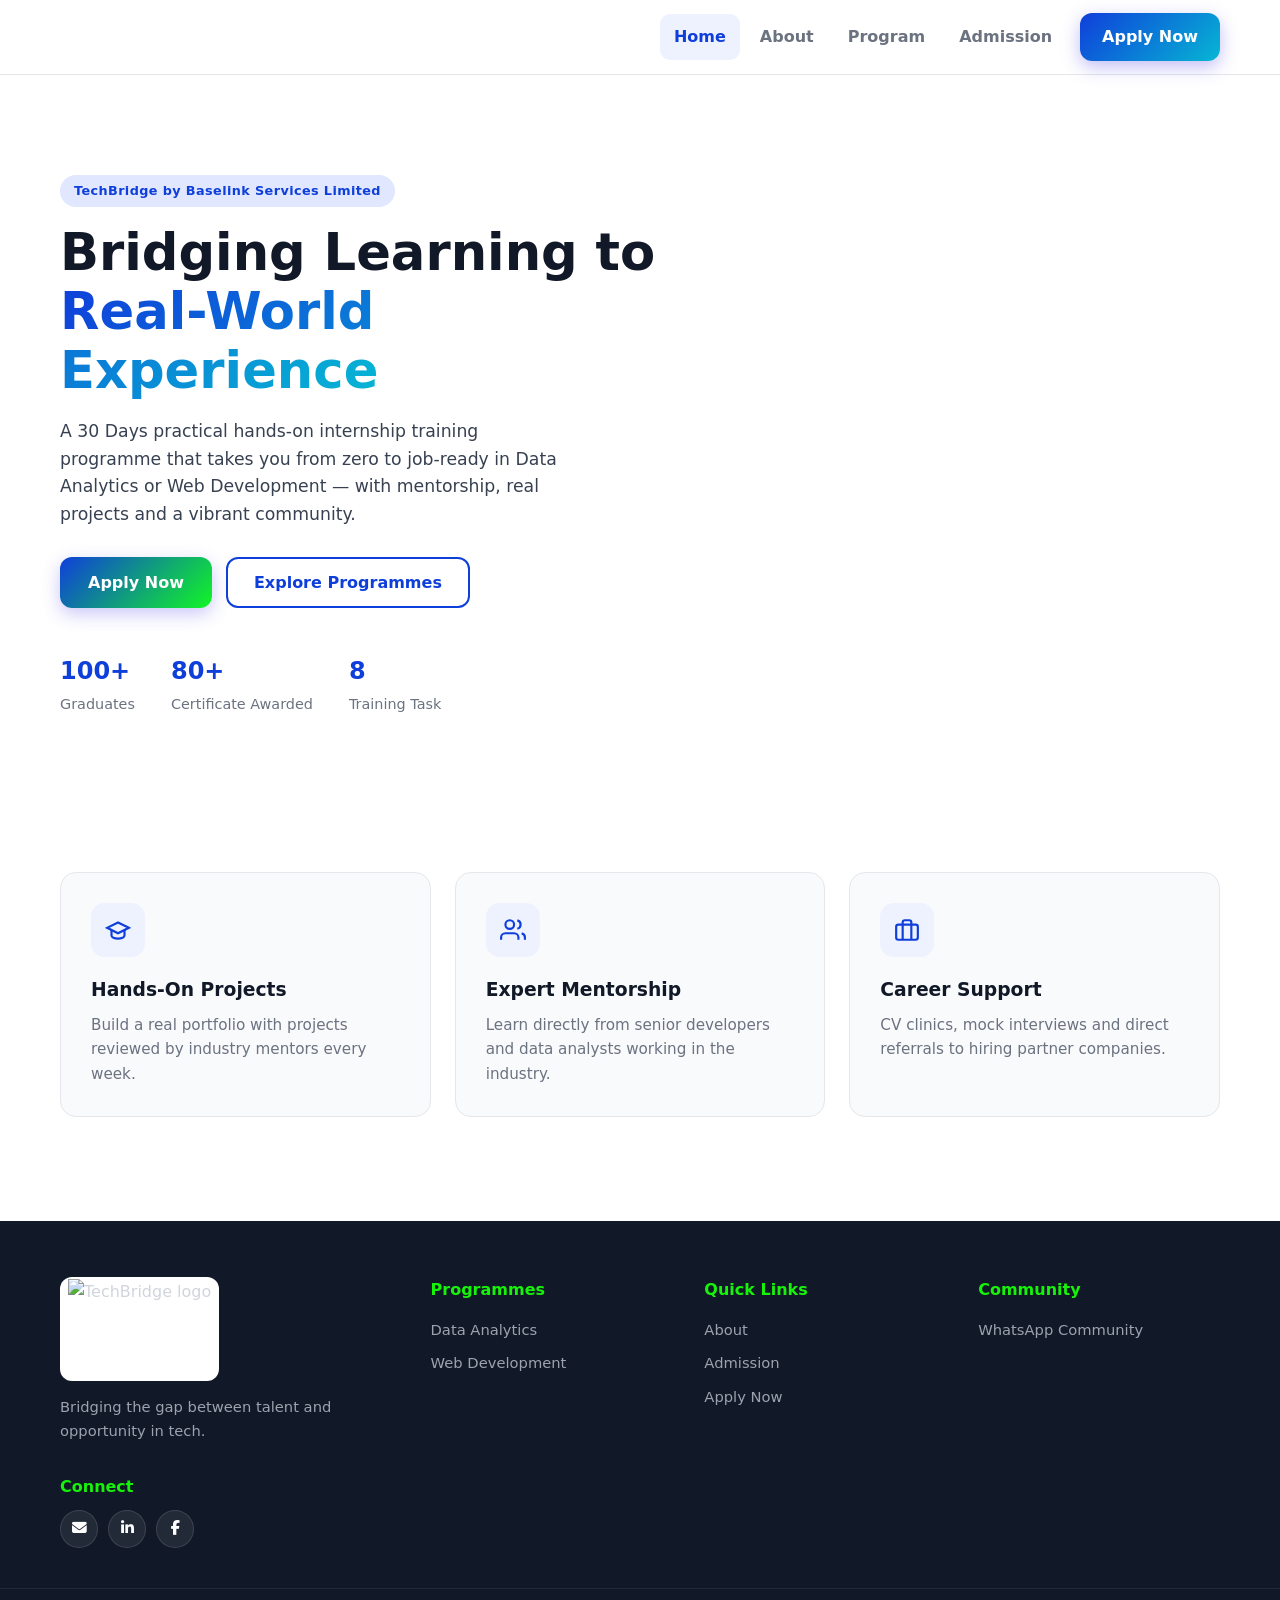
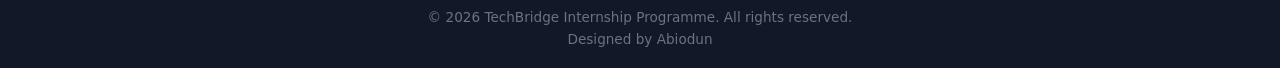
==== index.html @ 8b49aae0 "Add files via upload" ====
<!DOCTYPE html>
<html lang="en">
<head>
<meta charset="UTF-8">
<meta name="viewport" content="width=device-width, initial-scale=1.0">
<title>TechBridge Services — 30DAYS INTERNSHIP TRAINING</title>
<link rel="icon" type="image/png" href="img/logo.png">  <link rel="stylesheet" href="https://cdnjs.cloudflare.com/ajax/libs/font-awesome/6.5.2/css/all.min.css"><link rel="stylesheet" href="styles.css">
<base target="_blank">
<base target="_blank">
</head>
<body>

<!-- ================= NAVBAR ================= -->
<header class="navbar" id="navbar">
  <div class="container nav-inner">
    <a href="#home" class="brand" data-page="home">
      <img src="img/logo.png" alt="TechBridge logo" class="brand-logo">
    </a>

    <nav class="nav-links" id="navLinks">
      <a href="#home" class="nav-link active" data-page="home">Home</a>
      <a href="#about" class="nav-link" data-page="about">About</a>

      <!-- Program with dropdown -->
      <div class="dropdown" id="programDropdown">
        <a href="#program" class="nav-link drop-toggle" data-page="program">
          Program
        </a>
        <div class="dropdown-menu">
          <a href="#program/data-analytics" data-page="program" data-program="data-analytics">
           Data Analytics
          </a>
          <a href="#program/web-development" data-page="program" data-program="web-development">
            Web Development
          </a>
        </div>
      </div>

      <a href="#admission" class="nav-link" data-page="admission">Admission</a>
      <a href="#apply" class="btn-apply" data-page="apply">Apply Now</a>
    </nav>

    <button class="hamburger" id="hamburger" aria-label="Menu">
      <span></span><span></span><span></span>
    </button>
  </div>
</header>

<main>

<!-- ================= HOME ================= -->
<section class="page active" id="page-home">
  <div class="hero">
    <div class="container hero-grid">
      <div class="hero-text">
        <span class="badge">TechBridge by Baselink Services Limited</span>
        <h1>Bridging Learning to <br><span class="grad">Real-World Experience</span></h1>
        <p>A 30 Days practical hands-on internship training programme that takes you from zero to job-ready in Data Analytics or Web Development — with mentorship, real projects and a vibrant community.</p>
        <div class="hero-cta">
          <a href="#apply" class="btn-primary" data-page="apply">Apply Now</a>
          <a href="#program" class="btn-ghost" data-page="program">Explore Programmes</a>
        </div>
        <div class="hero-stats">
          <div><strong>100+</strong><span>Graduates</span></div>
          <div><strong>80+</strong><span>Certificate Awarded</span></div>
          <div><strong>8</strong><span>Training Task</span></div>
        </div>
      </div>
    </div>
  </div>

  <div class="container features">
    <div class="feature-card">
      <div class="f-icon"><svg width="26" height="26" viewBox="0 0 24 24" fill="none" stroke="currentColor" stroke-width="2"><path d="M22 10L12 5 2 10l10 5 10-5z"/><path d="M6 12v5c0 1.7 2.7 3 6 3s6-1.3 6-3v-5"/></svg></div>
      <h3>Hands-On Projects</h3>
      <p>Build a real portfolio with projects reviewed by industry mentors every week.</p>
    </div>
    <div class="feature-card">
      <div class="f-icon"><svg width="26" height="26" viewBox="0 0 24 24" fill="none" stroke="currentColor" stroke-width="2"><path d="M17 21v-2a4 4 0 00-4-4H5a4 4 0 00-4 4v2"/><circle cx="9" cy="7" r="4"/><path d="M23 21v-2a4 4 0 00-3-3.87M16 3.13a4 4 0 010 7.75"/></svg></div>
      <h3>Expert Mentorship</h3>
      <p>Learn directly from senior developers and data analysts working in the industry.</p>
    </div>
    <div class="feature-card">
      <div class="f-icon"><svg width="26" height="26" viewBox="0 0 24 24" fill="none" stroke="currentColor" stroke-width="2"><rect x="2" y="7" width="20" height="14" rx="2"/><path d="M16 21V5a2 2 0 00-2-2h-4a2 2 0 00-2 2v16"/></svg></div>
      <h3>Career Support</h3>
      <p>CV clinics, mock interviews and direct referrals to hiring partner companies.</p>
    </div>
  </div>
</section>

<!-- ================= ABOUT ================= -->
<section class="page" id="page-about">
  <div class="container section-pad">
    <div class="about-grid">
      <div class="about-img">
        <img src="img/hero-interns.png" alt="TechBridge training session">
      </div>
      <div>
        <span class="badge">About TechBridge</span>
        <h2>Bridging the gap between talent and opportunity</h2>
        <p>TechBridge is a tech internship training initiative designed to equip young graduates and career-switchers with in-demand digital skills. We combine structured curricula, live classes, practical assignments and community learning to turn beginners into employable tech professionals.</p>
        <p>Our mission is simple: <strong>no one should be left behind in the digital economy.</strong> Whether you dream of analysing data that drives business decisions or building websites used by thousands, TechBridge gives you the bridge to get there.</p>
      
        
        <ul class="check-list">
        <span class="badge">Benefits in TechBridge</span>
          <li>30Days intensive, internship-style training</li>
          <li>Choose between Data Analytics and Web Development</li>
          <li>Certification plus Recommendation letter on completion</li>
          <li>Lifetime access to the TechBridge alumni community</li>
          <li>Fast job alert from the techbridge job board</li>
        </ul>
      </div>
    </div>
  </div>
</section>

<!-- ================= PROGRAM DETAIL ================= -->
<section class="page" id="page-program">
  <div class="container section-pad">
    <div class="program-tabs">
      <button class="tab-btn" data-prog-tab="data-analytics">Data Analytics</button>
      <button class="tab-btn" data-prog-tab="web-development">Web Development</button>
    </div>

    <div class="program-start-grid" aria-label="Start a training track">
      <a class="program-start-card" href="Program.html#data-analytics">
        <span class="start-tag">Data Analytics</span>
        <h3>Start Now</h3>
        <p>Unlock 8 practical analytics tasks and track your 30-day training journey.</p>
        <span class="start-action">Enter access code <span aria-hidden="true">&rarr;</span></span>
      </a>
      <a class="program-start-card" href="Program.html#web-development">
        <span class="start-tag">Web Development</span>
        <h3>Start Now</h3>
        <p>Unlock 8 hands-on development tasks and monitor your progress over 30 days.</p>
        <span class="start-action">Enter access code <span aria-hidden="true">&rarr;</span></span>
      </a>
    </div>

    <div id="programContent"><!-- rendered by JS --></div>
  </div>
</section>

<!-- ================= ADMISSION ================= -->
<section class="page" id="page-admission">
  <div class="container section-pad">
    <div class="section-head">
      <span class="badge">Admissions</span>
      <h2>How to Get Admitted</h2>
      <p>Four simple steps stand between you and your TechBridge seat.</p>
    </div>
    <div class="steps">
      <div class="step">
        <div class="step-num">1</div>
        <h3>Choose a Programme</h3>
        <p>Review the Data Analytics and Web Development tracks and pick the one that fits your goals.</p>
      </div>
      <div class="step">
        <div class="step-num">2</div>
        <h3>Apply Online</h3>
        <p>Download the application form on the Apply Now page, complete it and submit before the deadline.</p>
      </div>
      <div class="step">
        <div class="step-num">3</div>
        <h3>Join the Community</h3>
        <p>Joining the TechBridge WhatsApp Community is mandatory — assessments and updates are announced there.</p>
      </div>
      <div class="step">
        <div class="step-num">4</div>
        <h3>Assessment &amp; Onboarding</h3>
        <p>Shortlisted candidates complete a short aptitude assessment, then receive onboarding details.</p>
      </div>
    </div>
    <div class="cta-band">
      <div>
        <h3>Ready to start your journey?</h3>
        <p>Applications for the 2026/2027 cohort close soon.</p>
      </div>
      <a href="#apply" class="btn-primary" data-page="apply">Apply Now</a>
    </div>
  </div>
</section>

<!-- ================= APPLY NOW ================= -->
<section class="page" id="page-apply">
  <div class="container section-pad">
    <div class="section-head">
      <span class="badge">Apply Now</span>
      <h2>Application &amp; Submission</h2>
      <p>Follow the three steps below to complete your application.</p>
    </div>

    <div class="apply-grid">
      <!-- Step 1: Download form -->
      <div class="apply-card">
        <div class="apply-step-tag">Step 1</div>
        <div class="f-icon"><svg width="26" height="26" viewBox="0 0 24 24" fill="none" stroke="currentColor" stroke-width="2"><path d="M21 15v4a2 2 0 01-2 2H5a2 2 0 01-2-2v-4"/><path d="M7 10l5 5 5-5"/><path d="M12 15V3"/></svg></div>
        <h3>Download Application Form</h3>
        <p>Get the official TechBridge application form (PDF). Fill in all sections clearly.</p>
        <a href="https://docs.google.com/forms/u/0/d/e/1FAIpQLScoEhKAAUHw0lB2lzI5oT4x_VPQNSY2XE8Hv71q0XZ7IS_3bA/closedform" download class="btn-primary btn-block">
          Download Application Form
        </a>
      </div>

      <!-- Step 2: Mandatory WhatsApp -->
      <div class="apply-card highlight">
        <div class="apply-step-tag">Step 2 — Mandatory</div>
        <div class="f-icon wa"><svg width="26" height="26" viewBox="0 0 24 24" fill="currentColor"><path d="M17.47 14.38c-.3-.15-1.76-.87-2.03-.97-.27-.1-.47-.15-.67.15-.2.3-.77.96-.94 1.16-.17.2-.35.22-.64.07-.3-.15-1.26-.46-2.4-1.47-.88-.79-1.48-1.76-1.65-2.06-.17-.3-.02-.46.13-.6.13-.14.3-.35.45-.52.15-.17.2-.3.3-.5.1-.2.05-.37-.02-.52-.08-.15-.67-1.62-.92-2.22-.24-.58-.49-.5-.67-.51h-.57c-.2 0-.52.07-.8.37-.27.3-1.04 1.02-1.04 2.5 0 1.47 1.07 2.89 1.22 3.09.15.2 2.11 3.22 5.1 4.51.71.31 1.27.49 1.7.63.72.23 1.37.2 1.88.12.58-.09 1.76-.72 2-1.42.25-.7.25-1.3.18-1.42-.07-.12-.27-.2-.57-.35m-5.42 7.4h-.01a9.87 9.87 0 01-5.03-1.38l-.36-.21-3.74.98 1-3.65-.24-.37a9.86 9.86 0 01-1.51-5.26c0-5.45 4.44-9.88 9.9-9.88a9.82 9.82 0 016.99 2.9 9.82 9.82 0 012.89 7c0 5.45-4.44 9.87-9.89 9.87m8.42-18.29A11.82 11.82 0 0012.05 0C5.5 0 .16 5.33.16 11.89c0 2.1.55 4.14 1.59 5.95L.05 24l6.3-1.65a11.9 11.9 0 005.68 1.45h.01c6.55 0 11.89-5.33 11.89-11.89 0-3.18-1.24-6.16-3.48-8.41"/></svg></div>
        <h3>Join TechBridge WhatsApp Community</h3>
        <p>Joining the WhatsApp community is <strong>mandatory</strong>. Admission updates, assessment dates and onboarding instructions are only announced there.</p>
        <a href="https://chat.whatsapp.com/Techbridge Whatsapp Community" target="_blank" rel="noopener" class="btn-wa btn-block">
          Join WhatsApp Community
        </a>
      </div>

      <!-- Step 3: Submit -->
      <div class="apply-card">
        <div class="apply-step-tag">Step 3</div>
        <div class="f-icon"><svg width="26" height="26" viewBox="0 0 24 24" fill="none" stroke="currentColor" stroke-width="2"><path d="M22 2L11 13"/><path d="M22 2l-7 20-4-9-9-4 20-7z"/></svg></div>
        <h3>Submit Your Application</h3>
        <p>Upload your completed application form below and confirm you have joined the WhatsApp community.</p>
        <form id="applyForm" class="apply-form">
          <input type="text" id="applicantName" placeholder="Full Name" required>
          <input type="email" id="applicantEmail" placeholder="Email Address" required>
          

          <!-- Upload completed application form -->
          <input type="file" id="applicationFile" accept=".pdf,.doc,.docx,.jpg,.jpeg,.png" required hidden>
          <label class="file-drop" for="applicationFile" id="fileDropLabel">
            <svg width="24" height="24" viewBox="0 0 24 24" fill="none" stroke="currentColor" stroke-width="2"><path d="M21 15v4a2 2 0 01-2 2H5a2 2 0 01-2-2v-4"/><path d="M17 8l-5-5-5 5"/><path d="M12 3v12"/></svg>
            <span id="fileDropText"><strong>Upload completed application form</strong><small>PDF, DOC or image — max 10 MB</small></span>
          </label>
          <p class="file-error" id="fileError" hidden>Please upload your completed application form to submit.</p>

          <label class="confirm-check">
            <input type="checkbox" id="waConfirm" required>
            <span>I confirm that I have joined the <strong>TechBridge WhatsApp Community</strong> (mandatory).</span>
          </label>
          <button type="submit" class="btn-primary btn-block">Submit Application</button>
        </form>
        <div id="applySuccess" class="apply-success" hidden>
          <svg width="40" height="40" viewBox="0 0 24 24" fill="none" stroke="#16a34a" stroke-width="2"><circle cx="12" cy="12" r="10"/><path d="M8 12l3 3 5-6"/></svg>
          <p><strong>Application received!</strong><br>Check the WhatsApp community for your assessment schedule.</p>
        </div>
      </div>
    </div>
  </div>
</section>

</main>

<!-- ================= FOOTER ================= -->
<footer class="footer">
  <div class="container footer-grid">
    <div>
      <span class="footer-logo-chip"><img src="img/logo.png" alt="TechBridge logo" class="footer-logo"></span>
      <p>Bridging the gap between talent and opportunity in tech.</p>
    </div>
    <div>
      <h4>Programmes</h4>
      <a href="#program/data-analytics" data-page="program" data-program="data-analytics">Data Analytics</a>
      <a href="#program/web-development" data-page="program" data-program="web-development">Web Development</a>
    </div>
    <div>
      <h4>Quick Links</h4>
      <a href="#about" data-page="about">About</a>
      <a href="#admission" data-page="admission">Admission</a>
      <a href="#apply" data-page="apply">Apply Now</a>
    </div>
    <div>
      <h4>Community</h4>
      <a href="https://chat.whatsapp.com/Techbridge Whatsapp Community" target="_blank" rel="noopener">WhatsApp Community</a>
    </div>
    <div>
      <h4>Connect</h4>
      <div class="footer-connect-list">
        <a class="footer-social-link" href="mailto:techbridgebaselink@gmail.com" aria-label="Gmail" target="_blank" rel="noopener"><i class="fa-solid fa-envelope"></i></a>
        <a class="footer-social-link" href="https://www.linkedin.com/company/techbridge-services/" aria-label="LinkedIn" target="_blank" rel="noopener"><i class="fa-brands fa-linkedin-in"></i></a>
        <a class="footer-social-link" href="https://www.facebook.com/p/Baselink-Services-100066771475783/" aria-label="Facebook" target="_blank" rel="noopener"><i class="fa-brands fa-facebook-f"></i></a>
      </div>
    </div>
  </div>
  <div class="footer-bar">© 2026 TechBridge Internship Programme. All rights reserved.<br>Designed by Abiodun</div>
</footer>

<script src="script.js"></script>
</body>
</html>
---- styles.css ----
/* ============ TechBridge Styles ============ */
:root{
  --indigo:#0f3fda; --indigo-d:#12f625; --cyan:#06b6d4;
  --ink:#111827; --muted:#6b7280; --bg:#f8fafc; --line:#e5e7eb;
  --wa:#25d366; --radius:16px;
  --shadow:0 10px 30px rgba(17,24,39,.08);
}
*{margin:0;padding:0;box-sizing:border-box}
body{font-family:'Segoe UI',system-ui,Arial,sans-serif;color:var(--ink);background:#fff;line-height:1.6}
img{max-width:100%;display:block}
a{text-decoration:none;color:inherit}
.container{width:min(1160px,92%);margin:0 auto}

/* ---------- Navbar ---------- */
.navbar{position:sticky;top:0;z-index:100;background:rgba(255,255,255,.95);backdrop-filter:blur(10px);border-bottom:1px solid var(--line)}
.nav-inner{display:flex;align-items:center;justify-content:space-between;height:74px}
.brand-logo{height:230px;width:auto;object-fit:contain}
.nav-links{display:flex;align-items:center;gap:6px}
.nav-link{padding:10px 14px;border-radius:10px;font-weight:600;color:var(--muted);transition:.2s;display:flex;align-items:center;gap:5px}
.nav-link:hover,.nav-link.active{color:var(--indigo);background:#eef2ff}
.chev{transition:transform .25s}
.dropdown{position:relative}
.dropdown-menu{position:absolute;top:calc(100% + 8px);left:0;min-width:230px;background:#fff;border:1px solid var(--line);border-radius:14px;box-shadow:var(--shadow);padding:8px;opacity:0;visibility:hidden;transform:translateY(8px);transition:.25s}
.dropdown.open .dropdown-menu{opacity:1;visibility:visible;transform:translateY(0)}
.dropdown.open .chev{transform:rotate(180deg)}
.dropdown-menu a{display:flex;align-items:center;gap:10px;padding:11px 14px;border-radius:10px;font-weight:600;color:var(--ink)}
.dropdown-menu a:hover{background:#eef2ff;color:var(--indigo)}
.btn-apply{margin-left:8px;background:linear-gradient(135deg,var(--indigo),var(--cyan));color:#fff!important;font-weight:700;padding:11px 22px;border-radius:12px;box-shadow:0 6px 18px rgba(79,70,229,.35);transition:.2s}
.btn-apply:hover{transform:translateY(-2px);box-shadow:0 10px 24px rgba(79,70,229,.45)}
.hamburger{display:none;flex-direction:column;gap:5px;background:none;border:0;cursor:pointer;padding:8px}
.hamburger span{width:24px;height:3px;background:var(--ink);border-radius:3px}

/* ---------- Pages ---------- */
.page{display:none;animation:fade .35s ease}
.page.active{display:block}
@keyframes fade{from{opacity:0;transform:translateY(10px)}to{opacity:1;transform:none}}

/* ---------- Hero (full background image, low transparency) ---------- */
.hero{
  position:relative;
  padding:100px 0 92px;
  overflow:hidden;
  background:url('img/hero-interns.png') center/cover no-repeat;
}
.hero::before{
  content:'';
  position:absolute;
  inset:0;
  /* light veil keeps text readable while the photo stays clearly visible */
  background:linear-gradient(100deg,rgba(255,255,255,.88) 0%,rgba(255,255,255,.72) 45%,rgba(255,255,255,.42) 100%);
}
.hero .container{position:relative;z-index:1}
.hero-grid{display:grid;grid-template-columns:1fr;gap:48px;align-items:center}
.hero-text{max-width:640px}
.badge{display:inline-block;background:#e0e7ff;color:var(--indigo);font-weight:700;font-size:.8rem;padding:6px 14px;border-radius:999px;letter-spacing:.4px;margin-bottom:16px}
.hero h1{font-size:clamp(2rem,4.5vw,3.2rem);line-height:1.15;margin-bottom:18px}
.grad{background:linear-gradient(135deg,var(--indigo),var(--cyan));-webkit-background-clip:text;background-clip:text;color:transparent}
.hero p{color:#374151;font-size:1.08rem;max-width:520px;margin-bottom:28px}
.hero-cta{display:flex;gap:14px;flex-wrap:wrap}
.hero-stats{display:flex;gap:36px;margin-top:44px}
.hero-stats strong{display:block;font-size:1.5rem;color:var(--indigo)}
.hero-stats span{color:var(--muted);font-size:.9rem}

/* ---------- Buttons ---------- */
.btn-primary{display:inline-block;background:linear-gradient(135deg,var(--indigo),var(--indigo-d));color:#fff;font-weight:700;padding:13px 28px;border-radius:12px;border:0;cursor:pointer;transition:.2s;box-shadow:0 6px 18px rgba(79,70,229,.3);font-size:1rem}
.btn-primary:hover{transform:translateY(-2px)}
.btn-ghost{display:inline-block;border:2px solid var(--indigo);color:var(--indigo);font-weight:700;padding:11px 26px;border-radius:12px;transition:.2s;background:rgba(255,255,255,.75)}
.btn-ghost:hover{background:#eef2ff}
.btn-block{display:block;text-align:center;width:100%}
.btn-wa{display:inline-flex;align-items:center;justify-content:center;gap:10px;background:var(--wa);color:#fff;font-weight:700;padding:13px 28px;border-radius:12px;transition:.2s;box-shadow:0 6px 18px rgba(37,211,102,.35)}
.btn-wa:hover{transform:translateY(-2px);background:#1ebe5b}

/* ---------- Feature cards ---------- */
.features{display:grid;grid-template-columns:repeat(3,1fr);gap:24px;padding:64px 0}
.feature-card{background:var(--bg);border:1px solid var(--line);border-radius:var(--radius);padding:30px;transition:.25s}
.feature-card:hover{transform:translateY(-6px);box-shadow:var(--shadow);border-color:#c7d2fe}
.f-icon{width:54px;height:54px;border-radius:14px;background:#eef2ff;color:var(--indigo);display:flex;align-items:center;justify-content:center;margin-bottom:18px}
.f-icon.wa{background:#dcfce7;color:var(--wa)}
.feature-card h3{margin-bottom:8px}
.feature-card p{color:var(--muted);font-size:.95rem}

/* ---------- Sections ---------- */
.section-pad{padding:80px 0}
.section-head{text-align:center;max-width:640px;margin:0 auto 52px}
.section-head h2{font-size:2.1rem;margin-bottom:12px}
.section-head p{color:var(--muted)}
.about-grid{display:grid;grid-template-columns:.9fr 1.1fr;gap:52px;align-items:center}
.about-img img{border-radius:24px;box-shadow:var(--shadow)}
.about-grid h2{font-size:2rem;margin:6px 0 16px}
.about-grid p{color:var(--muted);margin-bottom:14px}
.check-list{list-style:none;margin-top:10px}
.check-list li{padding:8px 0 8px 34px;position:relative;font-weight:600}
.check-list li::before{content:'';position:absolute;left:0;top:8px;width:22px;height:22px;border-radius:50%;background:#dcfce7 url("data:image/svg+xml,%3Csvg xmlns='http://www.w3.org/2000/svg' viewBox='0 0 24 24' fill='none' stroke='%2316a34a' stroke-width='3'%3E%3Cpath d='M5 13l4 4 10-11'/%3E%3C/svg%3E") center/13px no-repeat}

/* ---------- Program detail ---------- */
.program-tabs{display:flex;gap:12px;justify-content:center;margin-bottom:44px;flex-wrap:wrap}
.tab-btn{padding:12px 30px;border-radius:999px;border:2px solid var(--line);background:#fff;font-weight:700;font-size:1rem;color:var(--muted);cursor:pointer;transition:.2s}
.tab-btn.active{background:linear-gradient(135deg,var(--indigo),var(--cyan));color:#fff;border-color:transparent;box-shadow:0 6px 18px rgba(79,70,229,.3)}
.prog-hero{display:grid;grid-template-columns:1.05fr .95fr;gap:48px;align-items:center;margin-bottom:56px}
.prog-hero img{border-radius:22px;box-shadow:var(--shadow)}
.prog-hero h2{font-size:2rem;margin:4px 0 14px}
.prog-hero p{color:var(--muted)}
.prog-meta{display:flex;gap:14px;flex-wrap:wrap;margin:20px 0 26px}
.prog-meta span{background:var(--bg);border:1px solid var(--line);padding:7px 16px;border-radius:999px;font-size:.85rem;font-weight:700;color:var(--indigo)}
.prog-blocks{display:grid;grid-template-columns:repeat(2,1fr);gap:24px}
.prog-block{background:var(--bg);border:1px solid var(--line);border-radius:var(--radius);padding:28px}
.prog-block h3{display:flex;align-items:center;gap:10px;margin-bottom:14px;font-size:1.1rem}
.prog-block h3 svg{color:var(--indigo);flex-shrink:0}
.prog-block ul{list-style:none}
.prog-block li{padding:7px 0 7px 26px;position:relative;color:var(--muted);font-size:.95rem}
.prog-block li::before{content:'';position:absolute;left:0;top:12px;width:14px;height:14px;border-radius:50%;background:#c7d2fe}
.prog-block li b{color:var(--ink)}
.prog-enroll{margin-top:40px;text-align:center;background:linear-gradient(135deg,var(--indigo),var(--cyan));border-radius:22px;padding:44px 24px;color:#fff}
.prog-enroll h3{font-size:1.6rem;margin-bottom:8px}
.prog-enroll p{opacity:.9;margin-bottom:22px}
.btn-white{display:inline-block;background:#fff;color:var(--indigo);font-weight:800;padding:14px 40px;border-radius:12px;transition:.2s}
.btn-white:hover{transform:translateY(-2px);box-shadow:0 10px 24px rgba(0,0,0,.2)}

/* ---------- Admission steps ---------- */
.steps{display:grid;grid-template-columns:repeat(4,1fr);gap:22px;margin-bottom:56px}
.step{background:var(--bg);border:1px solid var(--line);border-radius:var(--radius);padding:28px 22px;position:relative;transition:.25s}
.step:hover{transform:translateY(-6px);box-shadow:var(--shadow)}
.step-num{width:44px;height:44px;border-radius:50%;background:linear-gradient(135deg,var(--indigo),var(--cyan));color:#fff;font-weight:800;font-size:1.15rem;display:flex;align-items:center;justify-content:center;margin-bottom:16px}
.step h3{font-size:1.05rem;margin-bottom:8px}
.step p{color:var(--muted);font-size:.92rem}
.cta-band{background:#111827;color:#fff;border-radius:22px;padding:38px 44px;display:flex;align-items:center;justify-content:space-between;gap:24px;flex-wrap:wrap}
.cta-band p{color:#9ca3af}

/* ---------- Apply ---------- */
.apply-grid{display:grid;grid-template-columns:repeat(3,1fr);gap:24px;align-items:start}
.apply-card{background:var(--bg);border:1px solid var(--line);border-radius:var(--radius);padding:30px;display:flex;flex-direction:column}
.apply-card.highlight{border:2px solid var(--wa);background:#f0fdf4}
.apply-step-tag{align-self:flex-start;font-size:.72rem;font-weight:800;letter-spacing:.8px;text-transform:uppercase;background:var(--indigo);color:#fff;padding:4px 12px;border-radius:999px;margin-bottom:16px}
.apply-card.highlight .apply-step-tag{background:var(--wa)}
.apply-card h3{margin-bottom:8px;font-size:1.15rem}
.apply-card > p{color:var(--muted);font-size:.93rem;margin-bottom:20px}
.apply-form{display:flex;flex-direction:column;gap:12px;margin-top:auto}
.apply-form input,.apply-form select{padding:12px 14px;border:1.5px solid var(--line);border-radius:10px;font-size:.95rem;background:#fff;font-family:inherit}
.apply-form input:focus,.apply-form select:focus{outline:none;border-color:var(--indigo)}

/* File upload drop zone */
.file-drop{display:flex;align-items:center;gap:12px;background:#fff;border:1.5px dashed var(--indigo);border-radius:10px;padding:13px 14px;cursor:pointer;transition:.2s;color:var(--indigo)}
.file-drop:hover{background:#eef2ff}
.file-drop svg{flex-shrink:0}
.file-drop span{display:flex;flex-direction:column;font-size:.9rem;line-height:1.4;color:var(--ink)}
.file-drop small{color:var(--muted);font-size:.78rem}
.file-drop.has-file{border-style:solid;border-color:#16a34a;background:#f0fdf4}
.file-drop.has-file span{color:#15803d}
.file-error{color:#dc2626;font-size:.82rem;margin:0}
.confirm-check{display:flex;gap:10px;align-items:flex-start;font-size:.85rem;color:var(--muted);background:#fff;border:1.5px solid var(--line);border-radius:10px;padding:12px}
.confirm-check input{margin-top:3px;accent-color:var(--indigo);width:16px;height:16px;flex-shrink:0}
.apply-success{text-align:center;padding:24px 8px}
.apply-success p{margin-top:12px;color:var(--muted)}

/* ---------- Footer ---------- */
.footer{background:#111827;color:#d1d5db;margin-top:40px}
.footer-grid{display:grid;grid-template-columns:1.4fr 1fr 1fr 1fr;gap:32px;padding:56px 0 40px}
.footer-logo-chip{display:inline-flex;background:#fff;border-radius:12px;padding:2px 8px;margin-bottom:14px}
.footer-logo{height:100px;width:auto;object-fit:contain}
.footer p{font-size:.92rem;color:#9ca3af}
.footer h4{color:#17f20b;margin-bottom:10px}
.footer a{display:block;padding:5px 0;color:#9ca3af;font-size:.92rem;transition:.2s}
.footer a:hover{color:#fff}
.footer-connect-list{display:flex;gap:10px;flex-wrap:wrap;margin-top:8px}
.footer-social-link{display:inline-flex!important;align-items:center;justify-content:center;width:38px;height:38px;padding:0!important;border-radius:50%;background:rgba(255,255,255,.08);color:#fff!important;border:1px solid rgba(255,255,255,.12);font-size:1rem;transition:.25s ease}
.footer-social-link:hover{background:#17f20b;color:#111827!important;transform:translateY(-2px);box-shadow:0 8px 18px rgba(23,242,11,.22)}
.footer-bar{border-top:1px solid #1f2937;text-align:center;padding:18px;color:#6b7280;font-size:.85rem}

/* ---------- Responsive ---------- */
@media(max-width:960px){
  .hero-grid,.about-grid,.prog-hero{grid-template-columns:1fr}
  .features,.prog-blocks,.apply-grid{grid-template-columns:1fr}
  .steps{grid-template-columns:repeat(2,1fr)}
  .footer-grid{grid-template-columns:repeat(2,1fr)}
}
@media(max-width:720px){
  .hamburger{display:flex}
  .nav-links{position:fixed;top:74px;left:0;right:0;background:#fff;flex-direction:column;align-items:stretch;padding:16px;gap:4px;border-bottom:1px solid var(--line);box-shadow:var(--shadow);transform:translateY(-130%);transition:.3s}
  .nav-links.open{transform:none}
  .dropdown-menu{position:static;opacity:1;visibility:visible;transform:none;box-shadow:none;border:0;border-left:2px solid var(--line);border-radius:0;margin-left:14px;display:none}
  .dropdown.open .dropdown-menu{display:block}
  .btn-apply{margin:8px 0 0;text-align:center}
  .steps{grid-template-columns:1fr}
  .hero-stats{gap:22px}
  .hero{padding:70px 0 60px}
}

/* ---------- Programme Start Now cards ---------- */
.program-start-grid{display:grid;grid-template-columns:repeat(2,minmax(0,1fr));gap:20px;margin:-14px auto 42px}
.program-start-card{position:relative;display:block;background:linear-gradient(135deg,#f8faff,#eef2ff);border:1px solid #dbe3ff;border-radius:18px;padding:26px;overflow:hidden;transition:.25s}
.program-start-card::after{content:'';position:absolute;right:-38px;top:-38px;width:120px;height:120px;border-radius:50%;background:rgba(6,182,212,.12)}
.program-start-card:hover{transform:translateY(-4px);box-shadow:var(--shadow);border-color:#c7d2fe}
.start-tag{display:inline-block;background:var(--indigo);color:#fff;font-size:.72rem;font-weight:800;letter-spacing:.7px;text-transform:uppercase;padding:5px 12px;border-radius:999px;margin-bottom:12px}
.program-start-card h3{font-size:1.35rem;margin-bottom:6px;color:var(--ink)}
.program-start-card p{color:var(--muted);font-size:.94rem;max-width:440px;margin-bottom:18px}
.start-action{display:inline-flex;align-items:center;gap:8px;color:var(--indigo);font-weight:800}
.start-action span{transition:transform .2s}
.program-start-card:hover .start-action span{transform:translateX(4px)}

/* ---------- Programme Tasks page ---------- */
.program-task-page{background:linear-gradient(180deg,#fff 0%,#f8fafc 45%,#fff 100%)}
.program-page-head{text-align:center;max-width:760px;margin:0 auto 36px}
.program-page-head h1{font-size:clamp(2rem,4vw,3rem);line-height:1.15;margin-bottom:12px}
.program-page-head p{color:var(--muted);font-size:1.02rem}
.program-start-grid.task-page-start{margin:0 auto 32px}
.access-panel{display:grid;place-items:center;padding:18px 0 28px}
.access-card{width:min(520px,100%);background:#fff;border:1px solid var(--line);border-radius:22px;padding:34px;box-shadow:var(--shadow);text-align:center}
.access-lock{width:62px;height:62px;margin:0 auto 18px;border-radius:18px;background:#eef2ff;color:var(--indigo);display:flex;align-items:center;justify-content:center}
.access-card h2{font-size:1.55rem;margin-bottom:8px}
.access-card > p{color:var(--muted);margin-bottom:22px}
.access-form{display:flex;flex-direction:column;gap:12px;text-align:left}
.access-form input{padding:14px 16px;border:1.5px solid var(--line);border-radius:12px;font-size:1rem;background:#fff;font-family:inherit}
.access-form input:focus{outline:none;border-color:var(--indigo);box-shadow:0 0 0 4px rgba(15,63,218,.1)}
.access-error{color:#dc2626;font-size:.86rem;font-weight:600;background:#fef2f2;border:1px solid #fecaca;border-radius:10px;padding:10px 12px}
.access-note{margin:16px 0 0;color:var(--muted);font-size:.82rem}
.task-area{animation:fade .35s ease}
.task-toolbar{display:flex;align-items:flex-end;justify-content:space-between;gap:20px;margin:34px 0 22px;flex-wrap:wrap}
.task-toolbar h2{font-size:1.8rem;margin-top:2px}
.task-toolbar-actions{display:flex;gap:10px;flex-wrap:wrap}
.btn-secondary,.btn-danger{display:inline-flex;align-items:center;justify-content:center;border:1.5px solid var(--line);background:#fff;color:var(--ink);font-weight:700;padding:11px 18px;border-radius:12px;cursor:pointer;transition:.2s;font-size:.92rem}
.btn-secondary:hover{border-color:var(--indigo);color:var(--indigo);background:#eef2ff}
.btn-danger{color:#b91c1c;border-color:#fecaca;background:#fff}
.btn-danger:hover{background:#fef2f2;border-color:#f87171}
.progress-card{background:#fff;border:1px solid var(--line);border-radius:18px;padding:24px;box-shadow:0 8px 24px rgba(17,24,39,.05);margin-bottom:28px}
.progress-card-head{display:flex;align-items:center;justify-content:space-between;gap:14px;margin-bottom:14px}
.progress-card-head h3{font-size:1.05rem}
.progress-card-head strong{color:var(--indigo);font-size:.95rem;white-space:nowrap}
.progress-track{height:16px;background:#e5e7eb;border-radius:999px;overflow:hidden;position:relative}
.progress-fill{display:block;height:100%;width:0%;border-radius:999px;background:linear-gradient(90deg,var(--indigo),var(--cyan));transition:width .35s ease}
.progress-days{display:flex;justify-content:space-between;color:var(--muted);font-size:.8rem;font-weight:700;margin-top:9px}
.progress-note{margin-top:10px;color:var(--muted);font-size:.88rem}
.task-grid{display:grid;grid-template-columns:repeat(2,minmax(0,1fr));gap:20px}
.task-card{background:#fff;border:1px solid var(--line);border-radius:18px;padding:24px;transition:.25s;position:relative}
.task-card:hover{transform:translateY(-3px);box-shadow:var(--shadow)}
.task-card.completed{border-color:#86efac;background:linear-gradient(180deg,#fff,#f0fdf4)}
.task-card-top{display:flex;align-items:flex-start;justify-content:space-between;gap:14px;margin-bottom:14px}
.task-number{width:46px;height:46px;border-radius:14px;background:#eef2ff;color:var(--indigo);font-weight:900;display:flex;align-items:center;justify-content:center;flex-shrink:0}
.task-card.completed .task-number{background:#dcfce7;color:#15803d}
.task-days{background:#f3f4f6;color:var(--muted);font-size:.76rem;font-weight:800;padding:6px 10px;border-radius:999px;white-space:nowrap}
.task-card h3{font-size:1.08rem;margin-bottom:8px}
.task-card p{color:var(--muted);font-size:.92rem}
.task-check{display:flex;gap:10px;align-items:center;margin-top:18px;padding-top:16px;border-top:1px solid var(--line);color:var(--muted);font-size:.88rem;font-weight:700;cursor:pointer}
.task-check input{width:18px;height:18px;accent-color:#16a34a;cursor:pointer;flex-shrink:0}
.task-card.completed .task-check{color:#15803d}
.task-complete-note{display:none;margin-left:auto;color:#15803d;font-size:.8rem}
.task-card.completed .task-complete-note{display:inline}

@media(max-width:900px){
  .task-grid{grid-template-columns:1fr}
}
@media(max-width:720px){
  .program-start-grid{grid-template-columns:1fr;margin-bottom:32px}
  .task-toolbar{align-items:stretch;flex-direction:column}
  .task-toolbar-actions{width:100%}
  .task-toolbar-actions > *{flex:1}
  .progress-card-head{align-items:flex-start;flex-direction:column;gap:5px}
  .access-card{padding:26px 20px}
}
[hidden]{display:none!important}
button.program-start-card{font:inherit;color:inherit;text-align:left;cursor:pointer;width:100%}
.task-position-label{margin-top:16px;color:var(--ink);font-size:.8rem;font-weight:800}
.task-track{height:10px;background:#e5e7eb;border-radius:999px;overflow:hidden;margin-top:7px}
.task-track-fill{display:block;height:100%;border-radius:999px;background:linear-gradient(90deg,var(--indigo),var(--cyan));transition:.25s}
.task-card.completed .task-track-fill{background:linear-gradient(90deg,#16a34a,#22c55e)}
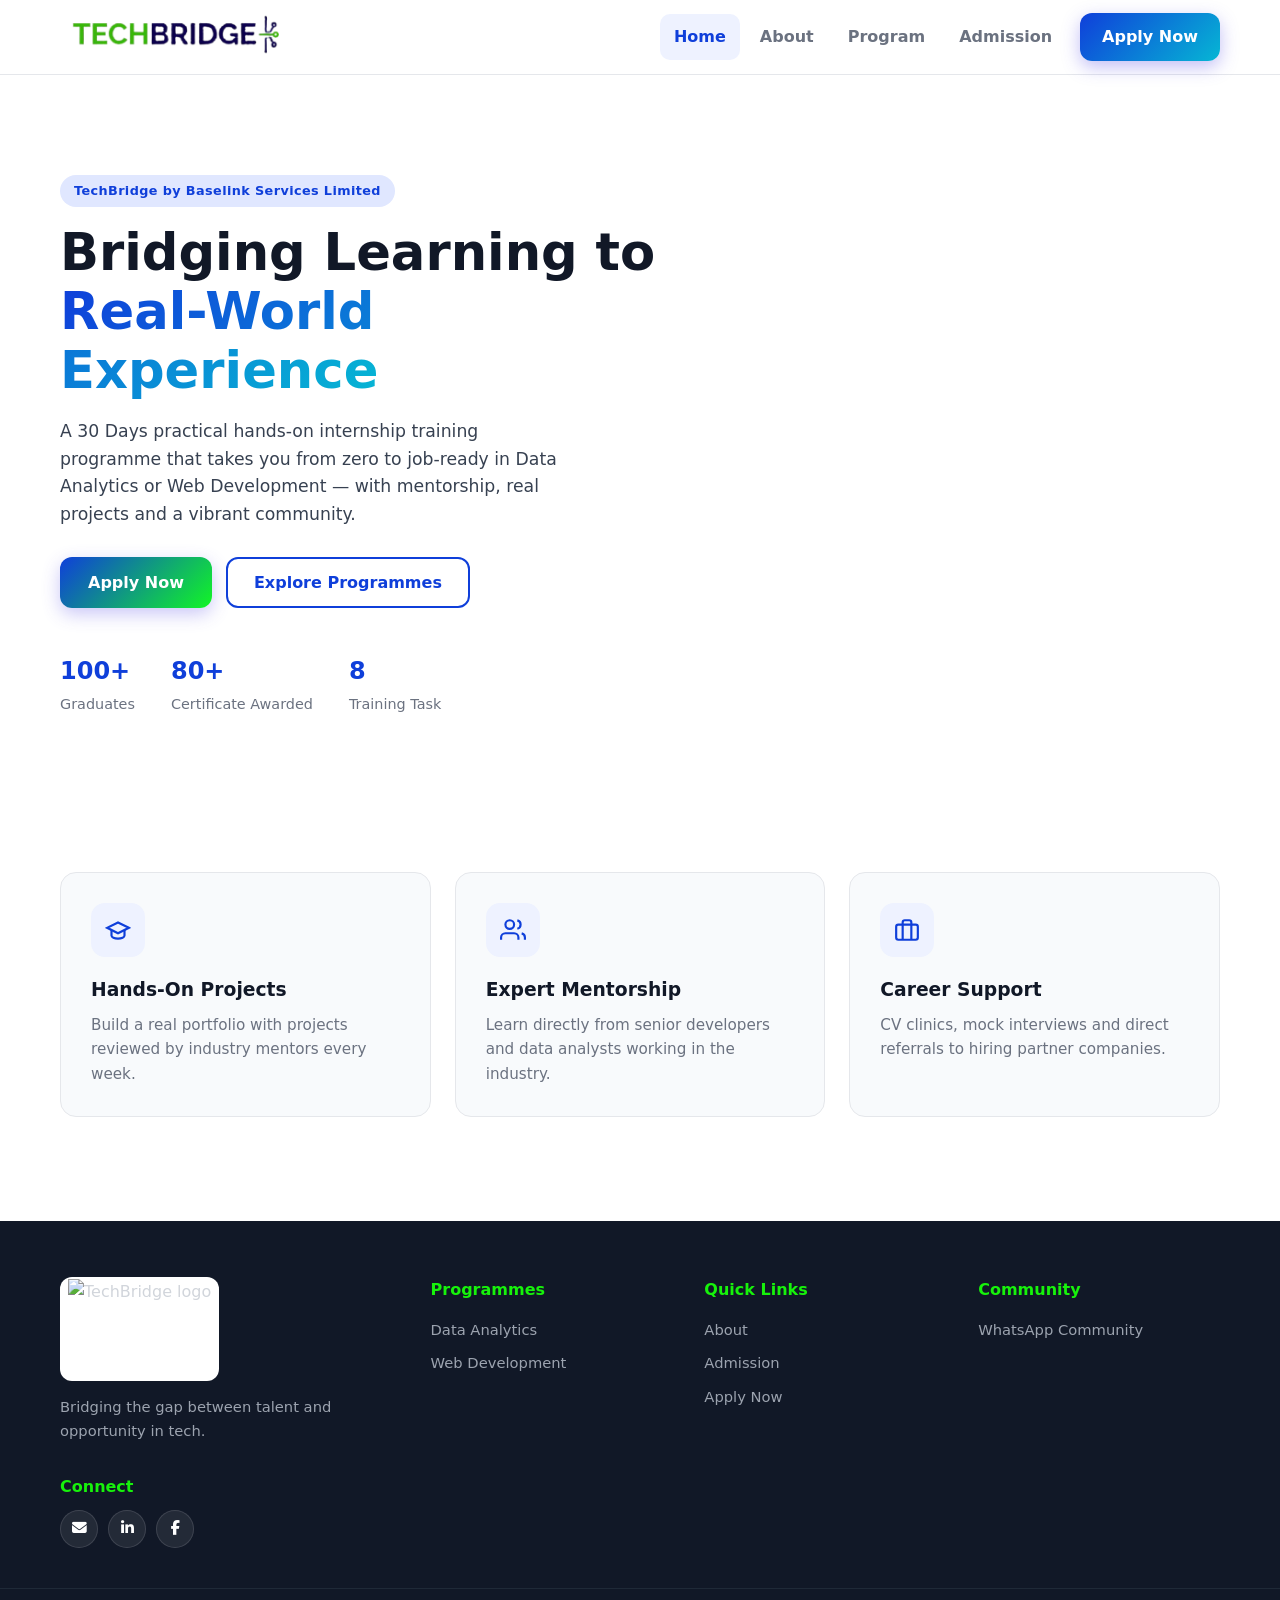
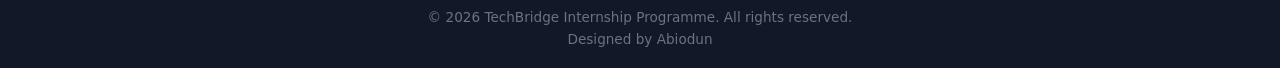
==== commit 182dcea6: "Update index.html" ====
--- a/index.html
+++ b/index.html
@@ -4,7 +4,7 @@
 <meta charset="UTF-8">
 <meta name="viewport" content="width=device-width, initial-scale=1.0">
 <title>TechBridge Services — 30DAYS INTERNSHIP TRAINING</title>
-<link rel="icon" type="image/png" href="img/logo.png">  <link rel="stylesheet" href="https://cdnjs.cloudflare.com/ajax/libs/font-awesome/6.5.2/css/all.min.css"><link rel="stylesheet" href="styles.css">
+<link rel="icon" type="image/png" href="logo.png">  <link rel="stylesheet" href="https://cdnjs.cloudflare.com/ajax/libs/font-awesome/6.5.2/css/all.min.css"><link rel="stylesheet" href="styles.css">
 <base target="_blank">
 <base target="_blank">
 </head>
@@ -14,7 +14,7 @@
 <header class="navbar" id="navbar">
   <div class="container nav-inner">
     <a href="#home" class="brand" data-page="home">
-      <img src="img/logo.png" alt="TechBridge logo" class="brand-logo">
+      <img src="logo.png" alt="TechBridge logo" class="brand-logo">
     </a>
 
     <nav class="nav-links" id="navLinks">
@@ -93,7 +93,7 @@
   <div class="container section-pad">
     <div class="about-grid">
       <div class="about-img">
-        <img src="img/hero-interns.png" alt="TechBridge training session">
+        <img src="hero-interns.png" alt="TechBridge training session">
       </div>
       <div>
         <span class="badge">About TechBridge</span>
@@ -286,4 +286,4 @@
 
 <script src="script.js"></script>
 </body>
-</html>+</html>
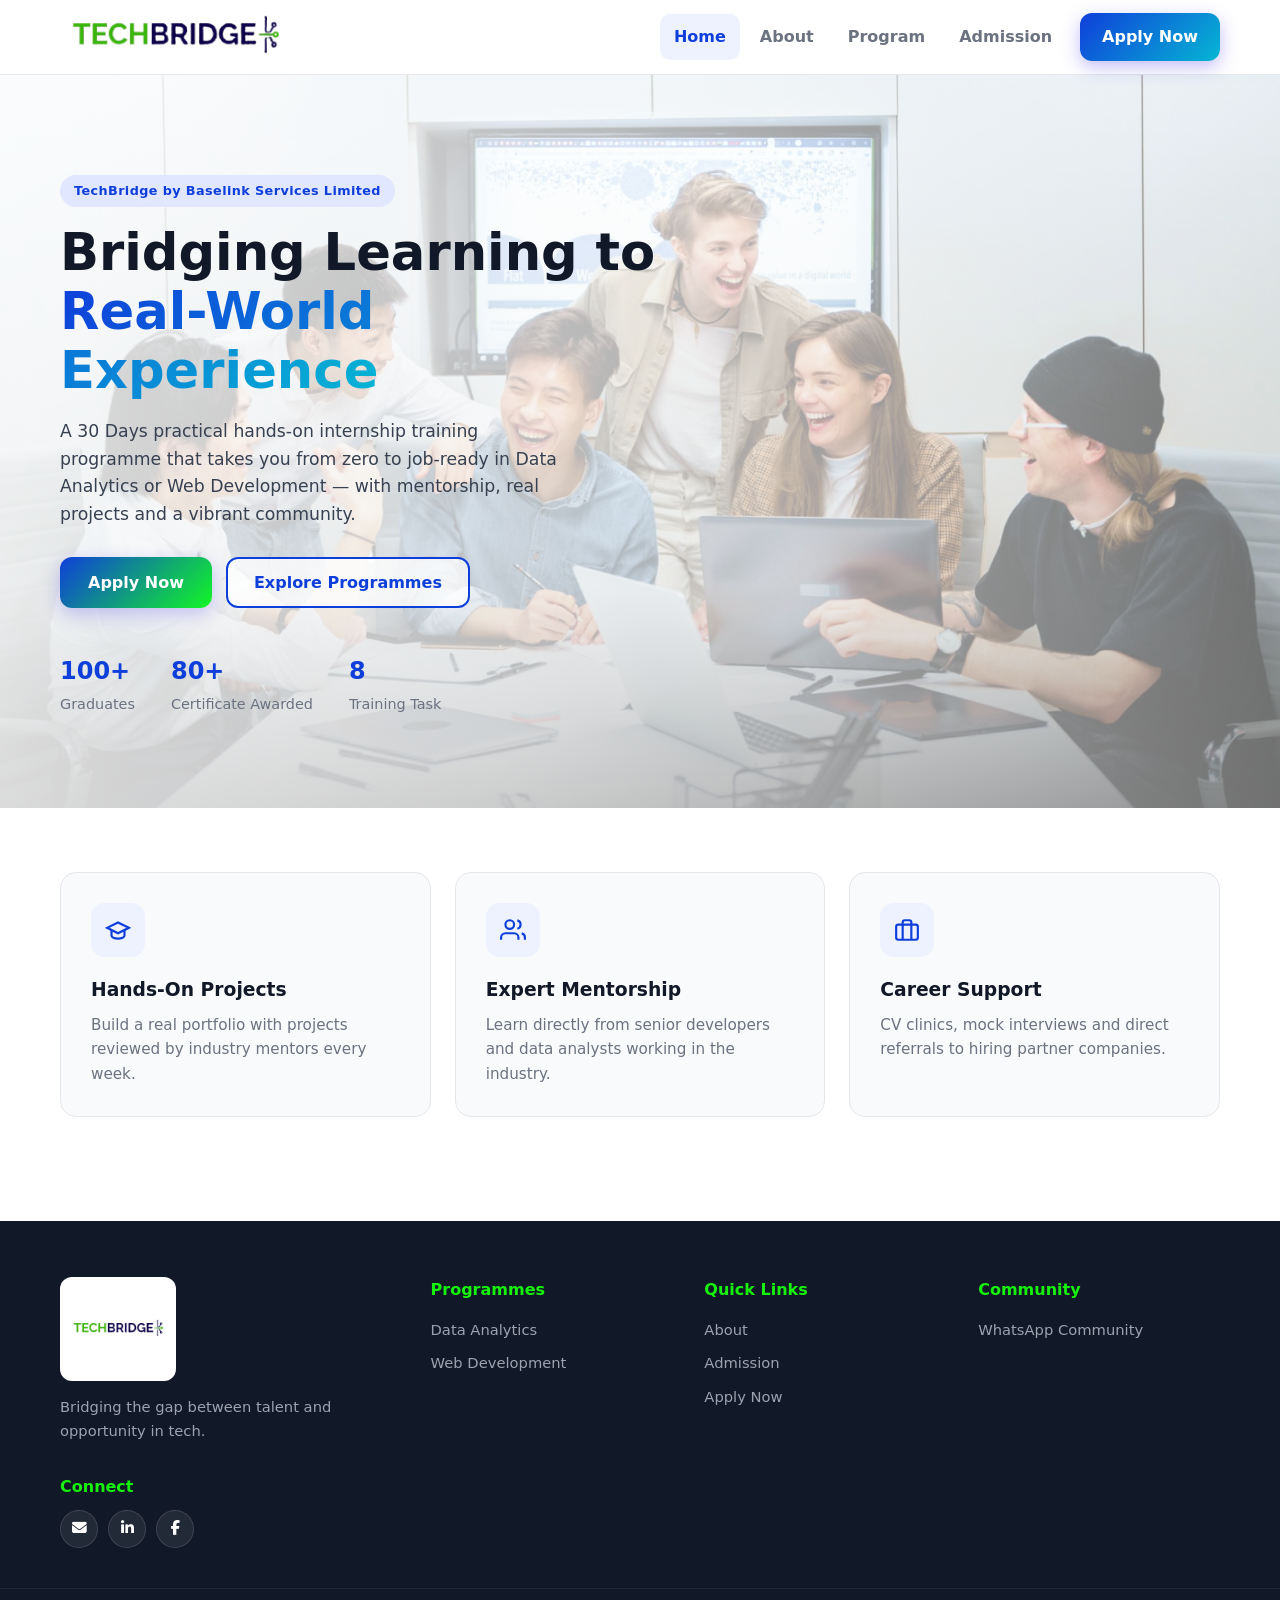
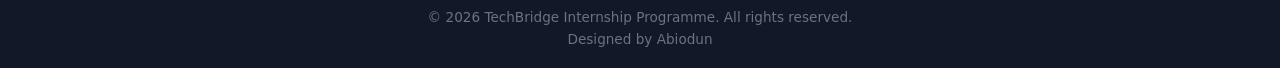
==== commit 4a3e4f63: "Add files via upload" ====
--- a/index.html
+++ b/index.html
@@ -7,6 +7,7 @@
 <link rel="icon" type="image/png" href="logo.png">  <link rel="stylesheet" href="https://cdnjs.cloudflare.com/ajax/libs/font-awesome/6.5.2/css/all.min.css"><link rel="stylesheet" href="styles.css">
 <base target="_blank">
 <base target="_blank">
+
 </head>
 <body>
 
@@ -254,7 +255,7 @@
 <footer class="footer">
   <div class="container footer-grid">
     <div>
-      <span class="footer-logo-chip"><img src="img/logo.png" alt="TechBridge logo" class="footer-logo"></span>
+      <span class="footer-logo-chip"><img src="logo.png" alt="TechBridge logo" class="footer-logo"></span>
       <p>Bridging the gap between talent and opportunity in tech.</p>
     </div>
     <div>
@@ -286,4 +287,4 @@
 
 <script src="script.js"></script>
 </body>
-</html>
+</html>
--- a/styles.css
+++ b/styles.css
@@ -40,7 +40,7 @@
   position:relative;
   padding:100px 0 92px;
   overflow:hidden;
-  background:url('img/hero-interns.png') center/cover no-repeat;
+  background:url('hero-interns.png') center/cover no-repeat;
 }
 .hero::before{
   content:'';
